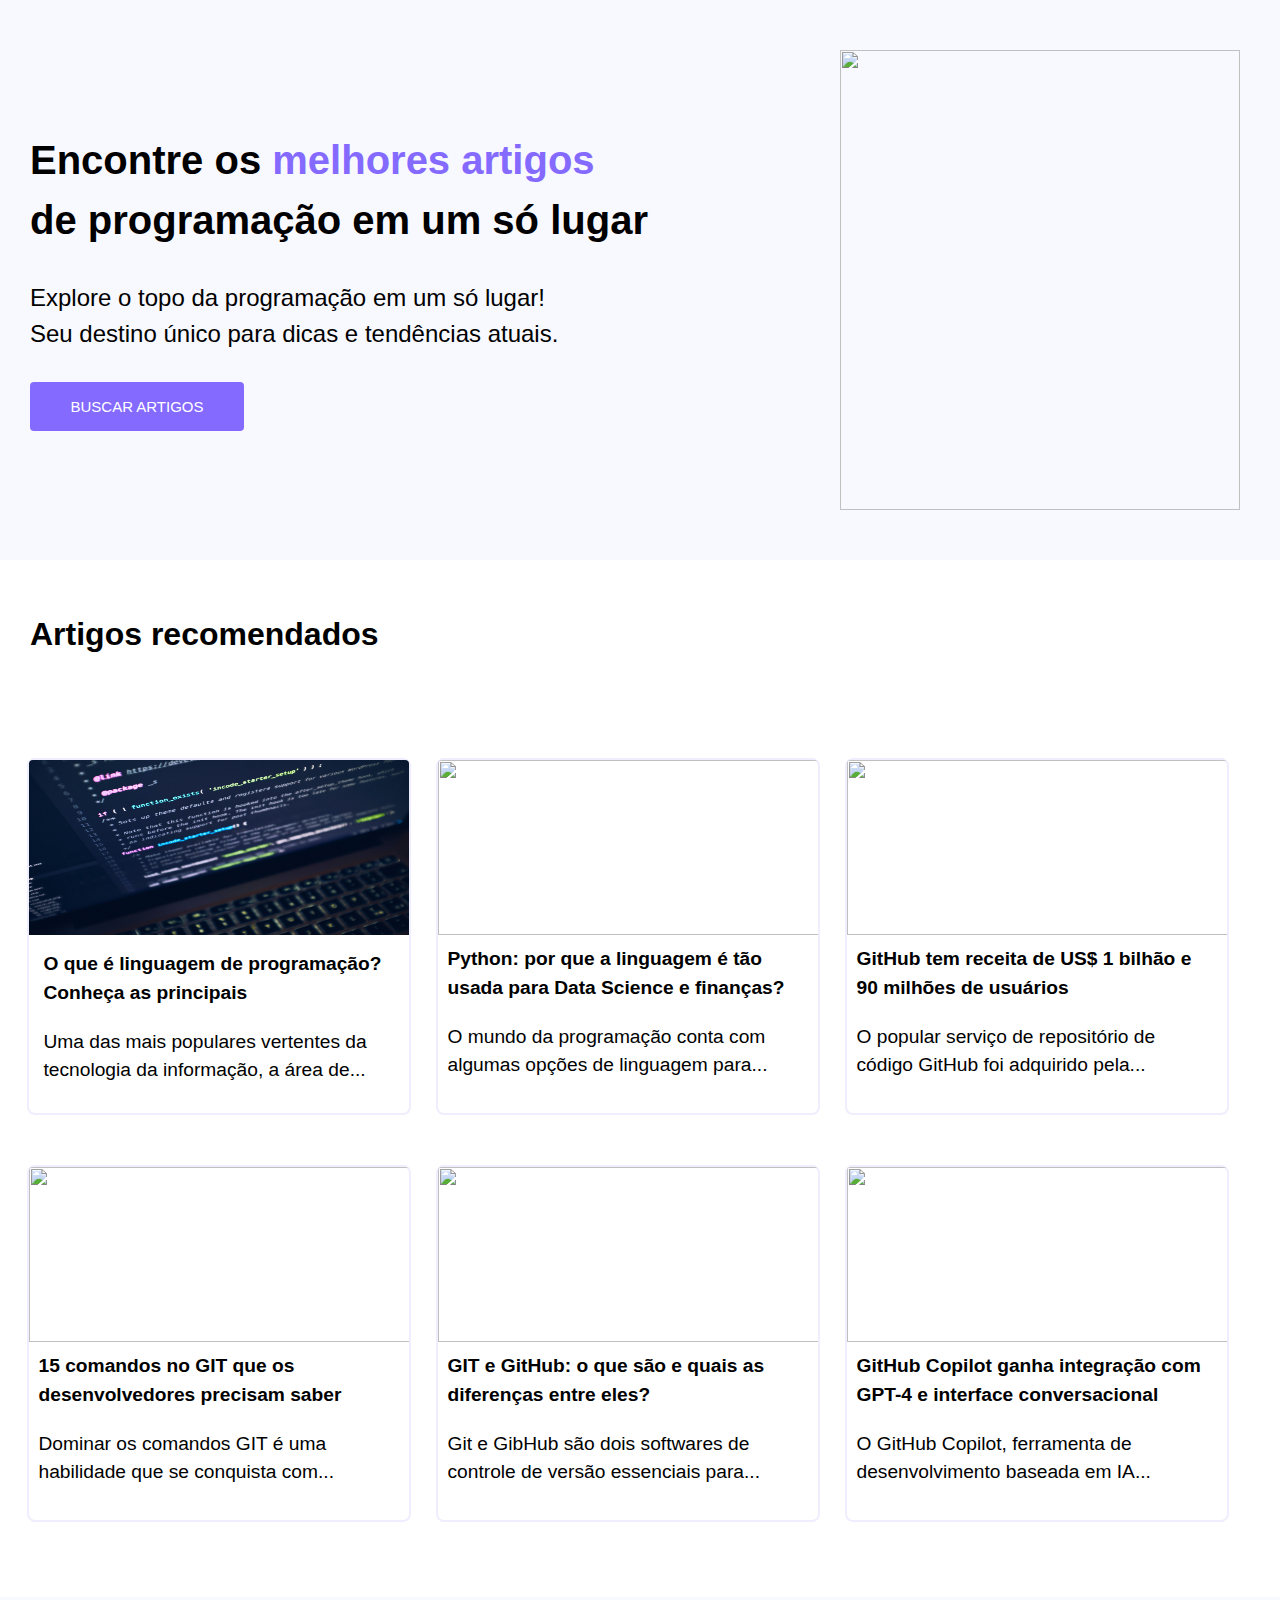
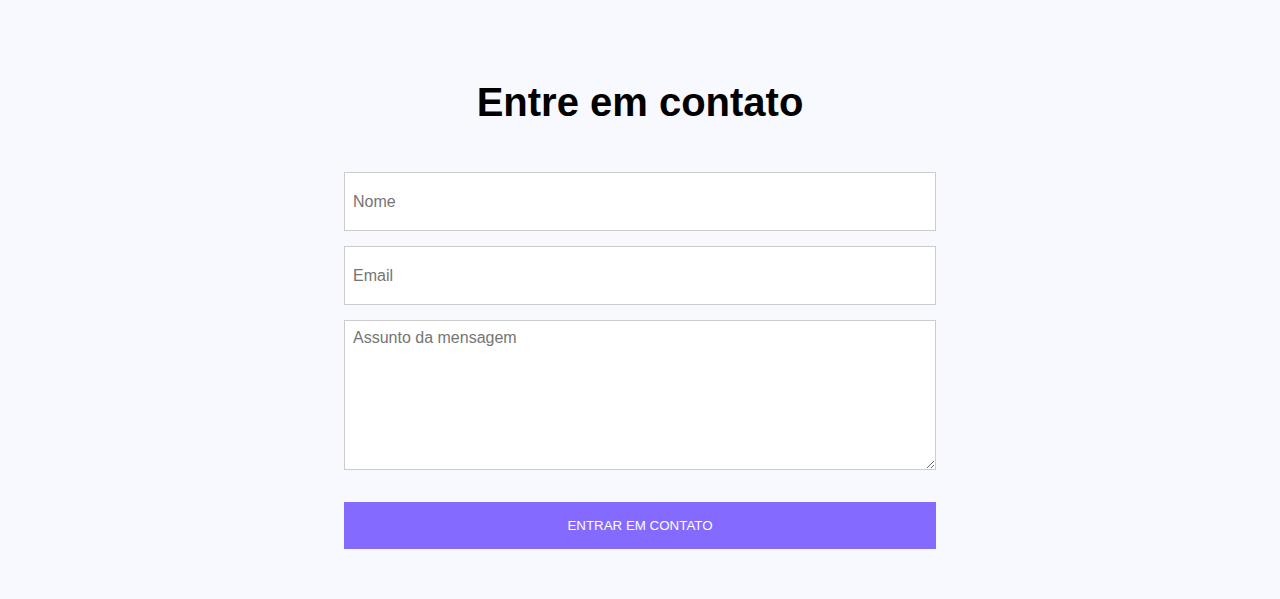
==== index.html @ c0b7d31a "first commit" ====
<!DOCTYPE html>
<html lang="pt-BR">
<head>
    <meta charset="UTF-8">
    <meta name="viewport" content="width=device-width, initial-scale=1.0">
    <title>Desafio 1</title>
    <link rel="stylesheet" href="style/main.css">
     
</head>
<body>
   <main>
        <section class="section1">
            <div class="box">
                <div class="box1">   
                    <p class="description-text1"><b>Encontre os <span>melhores artigos</span><br> de programação em um só lugar</b></p>
                    <p class="description-text2">Explore o topo da programação em um só lugar!<br>
                    Seu destino único para dicas e tendências atuais.</p>
                    <button class="button-primary" type="link" id="button-submit">BUSCAR ARTIGOS</button>

                </div>
                <img class="herologo" src="C:\Users\Joao Pedro\Desktop\curso-sabado\image\herosection1.png" alt="">
            </div>
        </section>
        <section class="section2">

           <h1>Artigos recomendados</h1>

            <div class="card-box">
                <div class="card">
                    <img class="card-img"src="image/5dc3c563ef4f45f47300e73a6c0638a3.jpeg" alt="">
                    <div class="card-description">
                        <p class="card-text"><b>O que é linguagem de programação? Conheça as principais </b></p>       
                        <p class="card-text">Uma das mais populares vertentes da tecnologia da informação, a área de...</p>
                    </div>    
                </div>

                <div class="card">
                    <img class="card-img" src="C:\Users\Joao Pedro\Desktop\curso-sabado\image\c2b7d204c4c61b03dbb453f48782287d.jpeg" alt="">
                    <p class="card-text"><b>Python: por que a linguagem é tão usada para Data Science e finanças? </b></p>       
                    <p class="card-text"> O mundo da programação conta com algumas opções de linguagem para...</p>
                </div>

                <div class="card">
                    <img class="card-img" src="C:\Users\Joao Pedro\Desktop\curso-sabado\image\0774e6bda58ceff11be2b4135fe1af2c.jpeg" alt="">
                    <p class="card-text"><b> GitHub tem receita de US$ 1 bilhão e 90 milhões de usuários</b></p>       
                    <p class="card-text"> O popular serviço de repositório de código GitHub foi adquirido pela...</p>
                </div>
              
        </section>

        <section class="section3">

             <div class="card-box">
                 <div class="card">
                     <img class="card-img"src="C:\Users\Joao Pedro\Desktop\curso-sabado\image\4879af18b380e22ebb5bbc5f275da0a1.jpeg" alt="">
                     <p class="card-text"><b>15 comandos no GIT que os desenvolvedores precisam saber </b></p>       
                     <p class="card-text">Dominar os comandos GIT é uma habilidade que se conquista com...</p>
                 </div>

                 <div class="card">
                     <img class="card-img" src="C:\Users\Joao Pedro\Desktop\curso-sabado\image\ec322d227d55c9645999f5e58b5a0c8f.jpeg" alt="">
                     <p class="card-text"><b>GIT e GitHub: o que são e quais as diferenças entre eles? </b></p>       
                     <p class="card-text"> Git e GibHub são dois softwares de controle de versão essenciais para...</p>
                 </div>

                 <div class="card">
                     <img class="card-img" src="C:\Users\Joao Pedro\Desktop\curso-sabado\image\35463333aad27af6a261d4fff822f1b2.jpeg" alt="">
                     <p class="card-text"><b>GitHub Copilot ganha integração com GPT-4 e interface conversacional</b></p>       
                     <p class="card-text"> O GitHub Copilot, ferramenta de desenvolvimento baseada em IA...</p>
                 </div>
         </section>
         
        <footer>
            <form action="">
            <h2>Entre em contato</h2>
            <div>
            <input type="text" id="name" placeholder="Nome">
            </div>

            <div>
            <input type="email" id="email" placeholder="Email">
            </div>
            <div>     
            <textarea name="message" id="text-message" placeholder="Assunto da mensagem"></textarea>
            </div>

            <button class="message-text" type="submit" id="button-submit">ENTRAR EM CONTATO</button>

            </form>    
        </footer>
   </main> 
</body>
</html>
---- style/main.css ----
@import url("reset.css");
@import url("style.css");
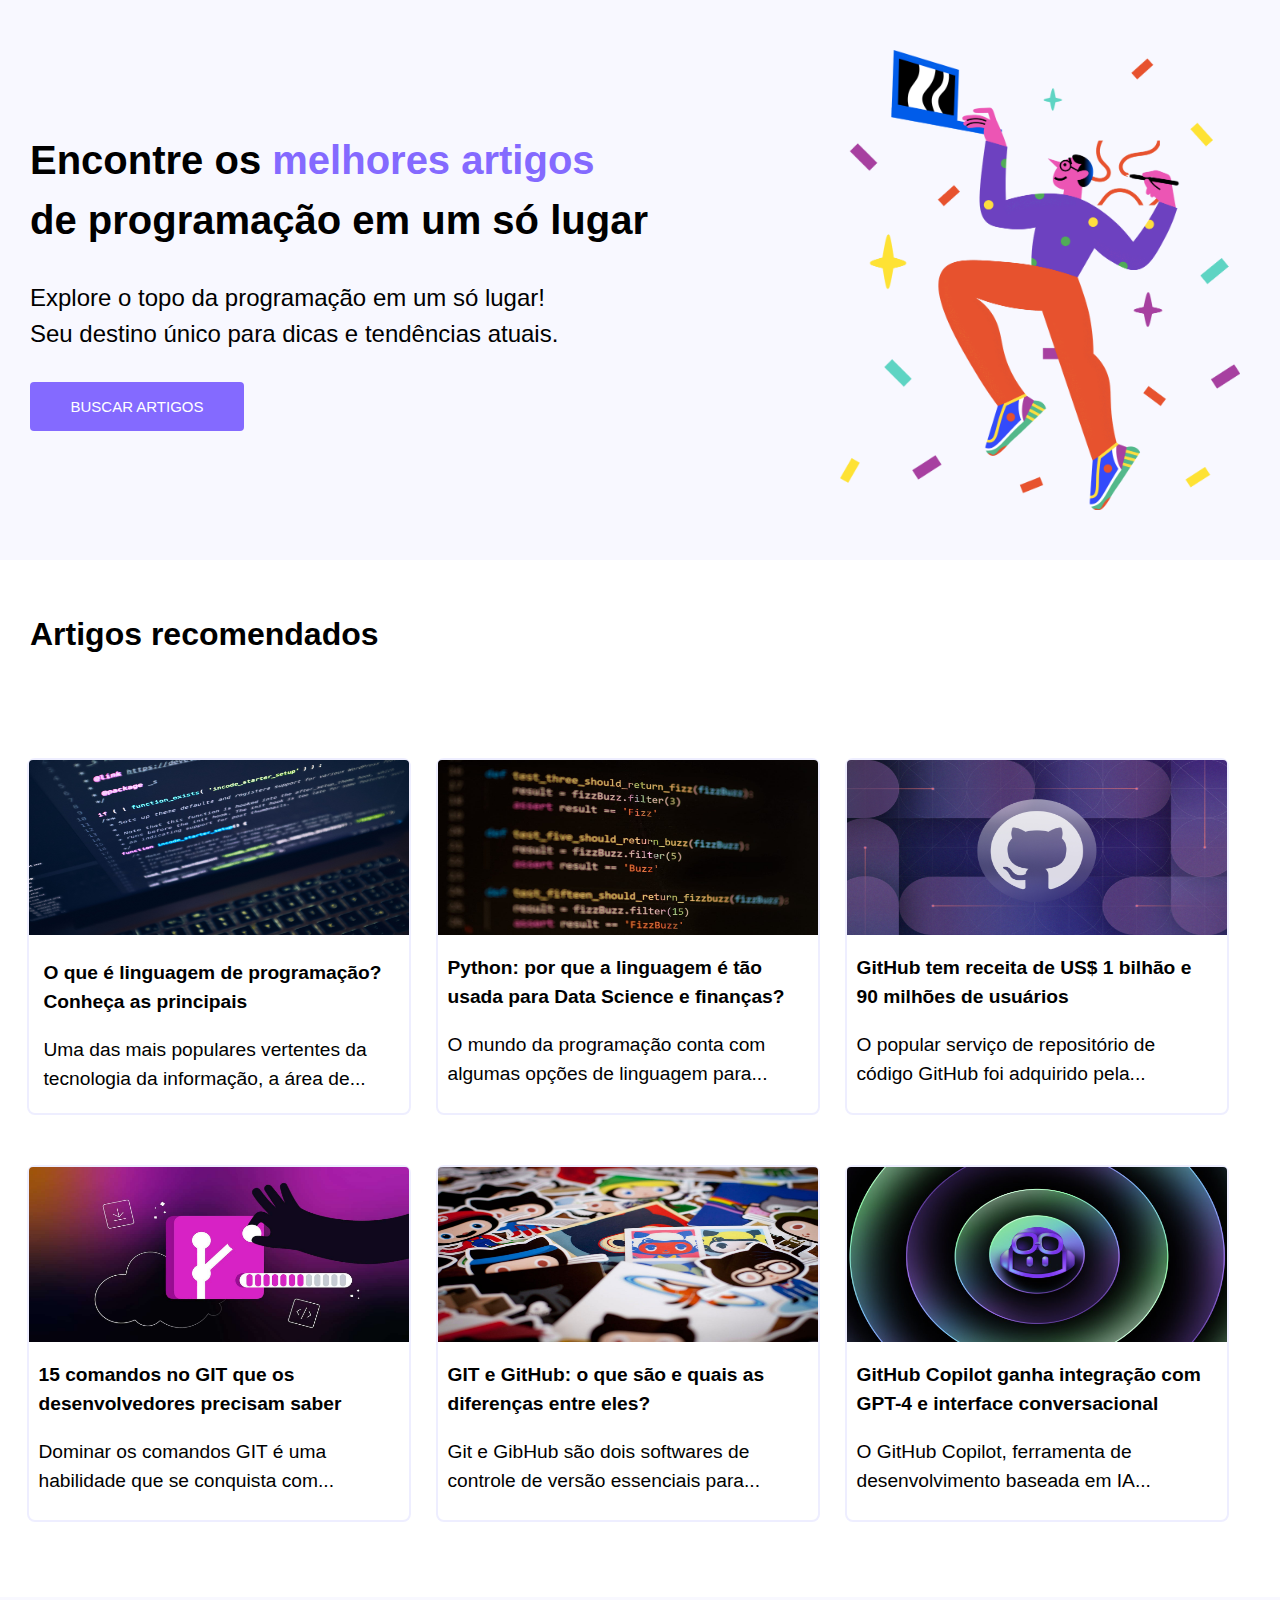
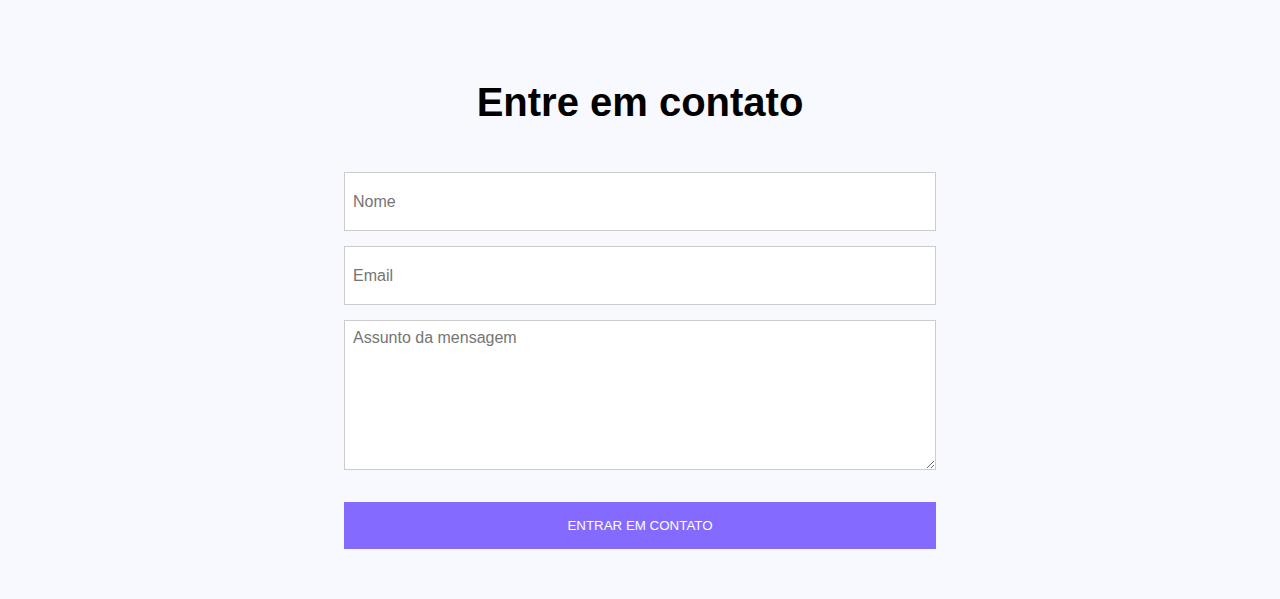
==== commit 18e4d447: "Tentativa de aplicação de responsividade" ====
--- a/index.html
+++ b/index.html
@@ -1,93 +1,165 @@
 <!DOCTYPE html>
 <html lang="pt-BR">
-<head>
-    <meta charset="UTF-8">
-    <meta name="viewport" content="width=device-width, initial-scale=1.0">
+  <head>
+    <meta charset="UTF-8" />
+    <meta name="viewport" content="width=device-width, initial-scale=1.0" />
     <title>Desafio 1</title>
-    <link rel="stylesheet" href="style/main.css">
-     
-</head>
-<body>
-   <main>
-        <section class="section1">
-            <div class="box">
-                <div class="box1">   
-                    <p class="description-text1"><b>Encontre os <span>melhores artigos</span><br> de programação em um só lugar</b></p>
-                    <p class="description-text2">Explore o topo da programação em um só lugar!<br>
-                    Seu destino único para dicas e tendências atuais.</p>
-                    <button class="button-primary" type="link" id="button-submit">BUSCAR ARTIGOS</button>
+    <link rel="stylesheet" href="style/main.css" />
+  </head>
+  <body>
+    <main>
+      <section class="section1">
+        <div class="box">
+          <div class="box1">
+            <p class="description-text1">
+              <b
+                >Encontre os <span>melhores artigos</span><br />
+                de programação em um só lugar</b
+              >
+            </p>
+            <p class="description-text2">
+              Explore o topo da programação em um só lugar!<br />
+              Seu destino único para dicas e tendências atuais.
+            </p>
+            <button class="button-primary" type="link" id="button-submit">
+              BUSCAR ARTIGOS
+            </button>
+          </div>
+          <img class="herologo" src="image\herosection1.png" alt="" />
+        </div>
+      </section>
 
-                </div>
-                <img class="herologo" src="C:\Users\Joao Pedro\Desktop\curso-sabado\image\herosection1.png" alt="">
+      <h1>Artigos recomendados</h1>
+
+      <section class="section2">
+        <div class="card-box">
+          <div class="card">
+            <img
+              class="card-img"
+              src="image/5dc3c563ef4f45f47300e73a6c0638a3.jpeg"
+              alt=""
+            />
+            <div class="card-description">
+              <p class="card-text">
+                <b>O que é linguagem de programação? Conheça as principais </b>
+              </p>
+              <p class="card-text">
+                Uma das mais populares vertentes da tecnologia da informação, a
+                área de...
+              </p>
             </div>
-        </section>
-        <section class="section2">
+          </div>
 
-           <h1>Artigos recomendados</h1>
+          <div class="card">
+            <img
+              class="card-img"
+              src="image\c2b7d204c4c61b03dbb453f48782287d.jpeg"
+              alt=""
+            />
+            <p class="card-text">
+              <b
+                >Python: por que a linguagem é tão usada para Data Science e
+                finanças?
+              </b>
+            </p>
+            <p class="card-text">
+              O mundo da programação conta com algumas opções de linguagem
+              para...
+            </p>
+          </div>
 
-            <div class="card-box">
-                <div class="card">
-                    <img class="card-img"src="image/5dc3c563ef4f45f47300e73a6c0638a3.jpeg" alt="">
-                    <div class="card-description">
-                        <p class="card-text"><b>O que é linguagem de programação? Conheça as principais </b></p>       
-                        <p class="card-text">Uma das mais populares vertentes da tecnologia da informação, a área de...</p>
-                    </div>    
-                </div>
+          <div class="card">
+            <img
+              class="card-img"
+              src="image\0774e6bda58ceff11be2b4135fe1af2c.jpeg"
+              alt=""
+            />
+            <p class="card-text">
+              <b>
+                GitHub tem receita de US$ 1 bilhão e 90 milhões de usuários</b
+              >
+            </p>
+            <p class="card-text">
+              O popular serviço de repositório de código GitHub foi adquirido
+              pela...
+            </p>
+          </div>
+        </div>
+      </section>
 
-                <div class="card">
-                    <img class="card-img" src="C:\Users\Joao Pedro\Desktop\curso-sabado\image\c2b7d204c4c61b03dbb453f48782287d.jpeg" alt="">
-                    <p class="card-text"><b>Python: por que a linguagem é tão usada para Data Science e finanças? </b></p>       
-                    <p class="card-text"> O mundo da programação conta com algumas opções de linguagem para...</p>
-                </div>
+      <section class="section3">
+        <div class="card-box">
+          <div class="card">
+            <img
+              class="card-img"
+              src="image\4879af18b380e22ebb5bbc5f275da0a1.jpeg"
+              alt=""
+            />
+            <p class="card-text">
+              <b>15 comandos no GIT que os desenvolvedores precisam saber </b>
+            </p>
+            <p class="card-text">
+              Dominar os comandos GIT é uma habilidade que se conquista com...
+            </p>
+          </div>
 
-                <div class="card">
-                    <img class="card-img" src="C:\Users\Joao Pedro\Desktop\curso-sabado\image\0774e6bda58ceff11be2b4135fe1af2c.jpeg" alt="">
-                    <p class="card-text"><b> GitHub tem receita de US$ 1 bilhão e 90 milhões de usuários</b></p>       
-                    <p class="card-text"> O popular serviço de repositório de código GitHub foi adquirido pela...</p>
-                </div>
-              
-        </section>
+          <div class="card">
+            <img
+              class="card-img"
+              src="image\ec322d227d55c9645999f5e58b5a0c8f.jpeg"
+              alt=""
+            />
+            <p class="card-text">
+              <b>GIT e GitHub: o que são e quais as diferenças entre eles? </b>
+            </p>
+            <p class="card-text">
+              Git e GibHub são dois softwares de controle de versão essenciais
+              para...
+            </p>
+          </div>
 
-        <section class="section3">
+          <div class="card">
+            <img
+              class="card-img"
+              src="image\35463333aad27af6a261d4fff822f1b2.jpeg"
+              alt=""
+            />
+            <p class="card-text">
+              <b
+                >GitHub Copilot ganha integração com GPT-4 e interface
+                conversacional</b
+              >
+            </p>
+            <p class="card-text">
+              O GitHub Copilot, ferramenta de desenvolvimento baseada em IA...
+            </p>
+          </div>
+        </div>
+      </section>
 
-             <div class="card-box">
-                 <div class="card">
-                     <img class="card-img"src="C:\Users\Joao Pedro\Desktop\curso-sabado\image\4879af18b380e22ebb5bbc5f275da0a1.jpeg" alt="">
-                     <p class="card-text"><b>15 comandos no GIT que os desenvolvedores precisam saber </b></p>       
-                     <p class="card-text">Dominar os comandos GIT é uma habilidade que se conquista com...</p>
-                 </div>
+      <footer>
+        <form action="">
+          <h2>Entre em contato</h2>
+          <div class="input">
+            <input type="text" id="name" placeholder="Nome" />
+          </div>
 
-                 <div class="card">
-                     <img class="card-img" src="C:\Users\Joao Pedro\Desktop\curso-sabado\image\ec322d227d55c9645999f5e58b5a0c8f.jpeg" alt="">
-                     <p class="card-text"><b>GIT e GitHub: o que são e quais as diferenças entre eles? </b></p>       
-                     <p class="card-text"> Git e GibHub são dois softwares de controle de versão essenciais para...</p>
-                 </div>
+          <div class="input">
+            <input type="email" id="email" placeholder="Email" />
+          </div>
+          <div class="textarea">
+            <textarea
+              name="message"
+              id="text-message"
+              placeholder="Assunto da mensagem"
+            ></textarea>
+          </div>
 
-                 <div class="card">
-                     <img class="card-img" src="C:\Users\Joao Pedro\Desktop\curso-sabado\image\35463333aad27af6a261d4fff822f1b2.jpeg" alt="">
-                     <p class="card-text"><b>GitHub Copilot ganha integração com GPT-4 e interface conversacional</b></p>       
-                     <p class="card-text"> O GitHub Copilot, ferramenta de desenvolvimento baseada em IA...</p>
-                 </div>
-         </section>
-         
-        <footer>
-            <form action="">
-            <h2>Entre em contato</h2>
-            <div>
-            <input type="text" id="name" placeholder="Nome">
-            </div>
-
-            <div>
-            <input type="email" id="email" placeholder="Email">
-            </div>
-            <div>     
-            <textarea name="message" id="text-message" placeholder="Assunto da mensagem"></textarea>
-            </div>
-
-            <button class="message-text" type="submit" id="button-submit">ENTRAR EM CONTATO</button>
-
-            </form>    
-        </footer>
-   </main> 
-</body>
-</html>+          <button class="message-text" type="submit" id="button-submit">
+            ENTRAR EM CONTATO
+          </button>
+        </form>
+      </footer>
+    </main>
+  </body>
+</html>
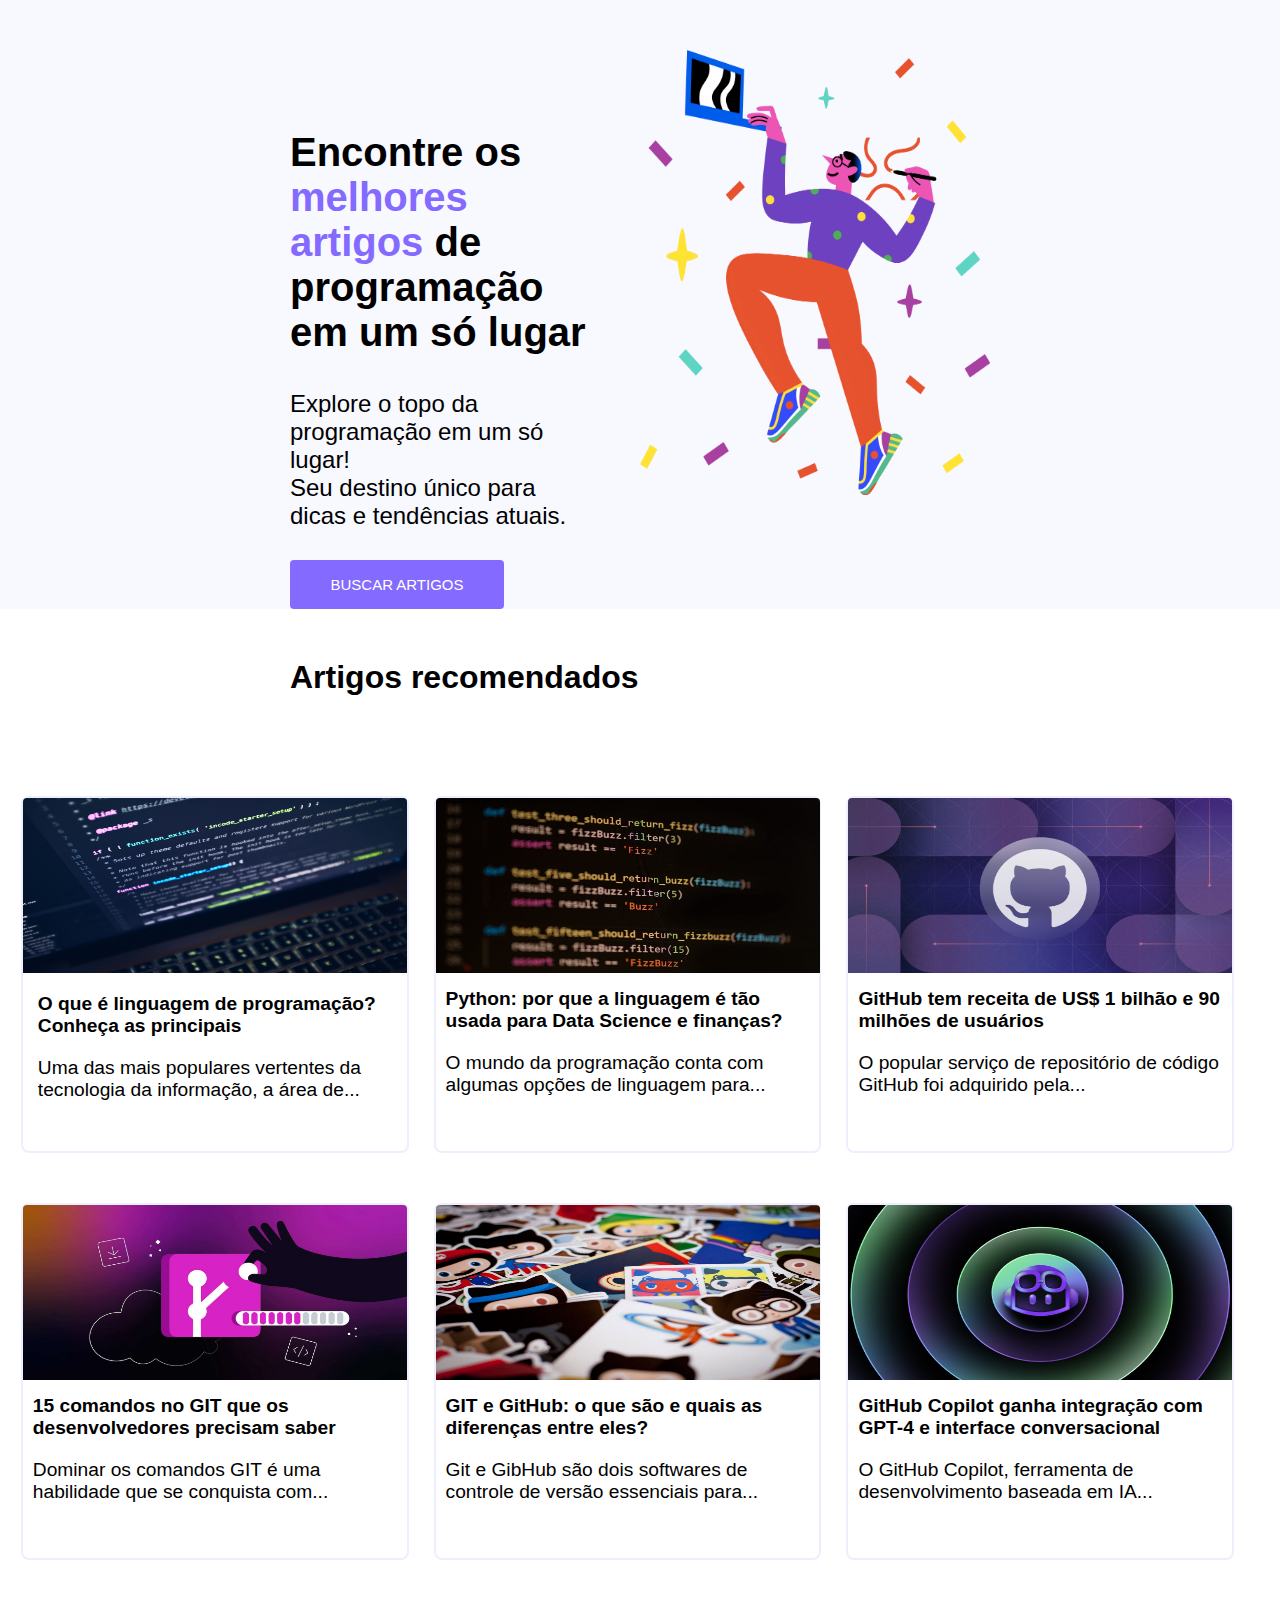
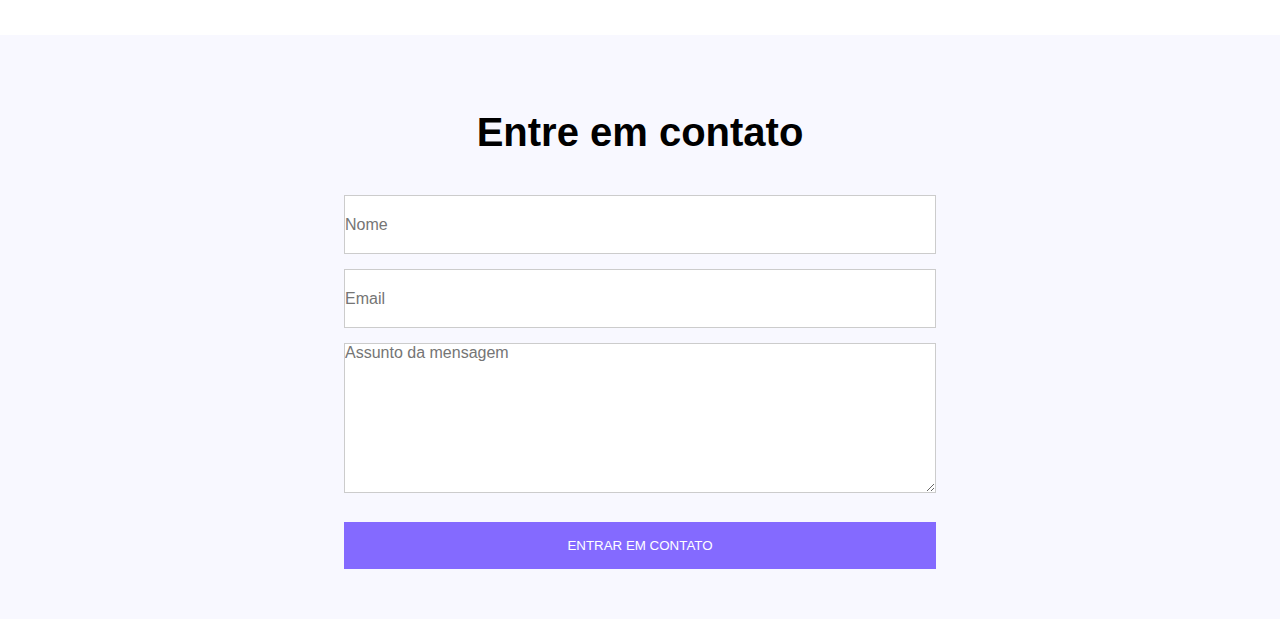
==== commit 1104825d: "feat = new style.Mediaquery;" ====
--- a/index.html
+++ b/index.html
@@ -12,8 +12,7 @@
         <div class="box">
           <div class="box1">
             <p class="description-text1">
-              <b
-                >Encontre os <span>melhores artigos</span><br />
+              <b>Encontre os <span>melhores artigos</span>
                 de programação em um só lugar</b
               >
             </p>
@@ -21,7 +20,7 @@
               Explore o topo da programação em um só lugar!<br />
               Seu destino único para dicas e tendências atuais.
             </p>
-            <button class="button-primary" type="link" id="button-submit">
+            <button class="button-primary" type="link" id="button-submit" placeholder="Buscar">
               BUSCAR ARTIGOS
             </button>
           </div>
@@ -139,6 +138,7 @@
 
       <footer>
         <form action="">
+          <div class="form">
           <h2>Entre em contato</h2>
           <div class="input">
             <input type="text" id="name" placeholder="Nome" />
@@ -154,10 +154,12 @@
               placeholder="Assunto da mensagem"
             ></textarea>
           </div>
-
-          <button class="message-text" type="submit" id="button-submit">
-            ENTRAR EM CONTATO
-          </button>
+          <div class="submit-button">
+            <button class="submit-info" type="submit" id="button-submit">
+              ENTRAR EM CONTATO
+            </button>
+          </div>
+        </div>
         </form>
       </footer>
     </main>
